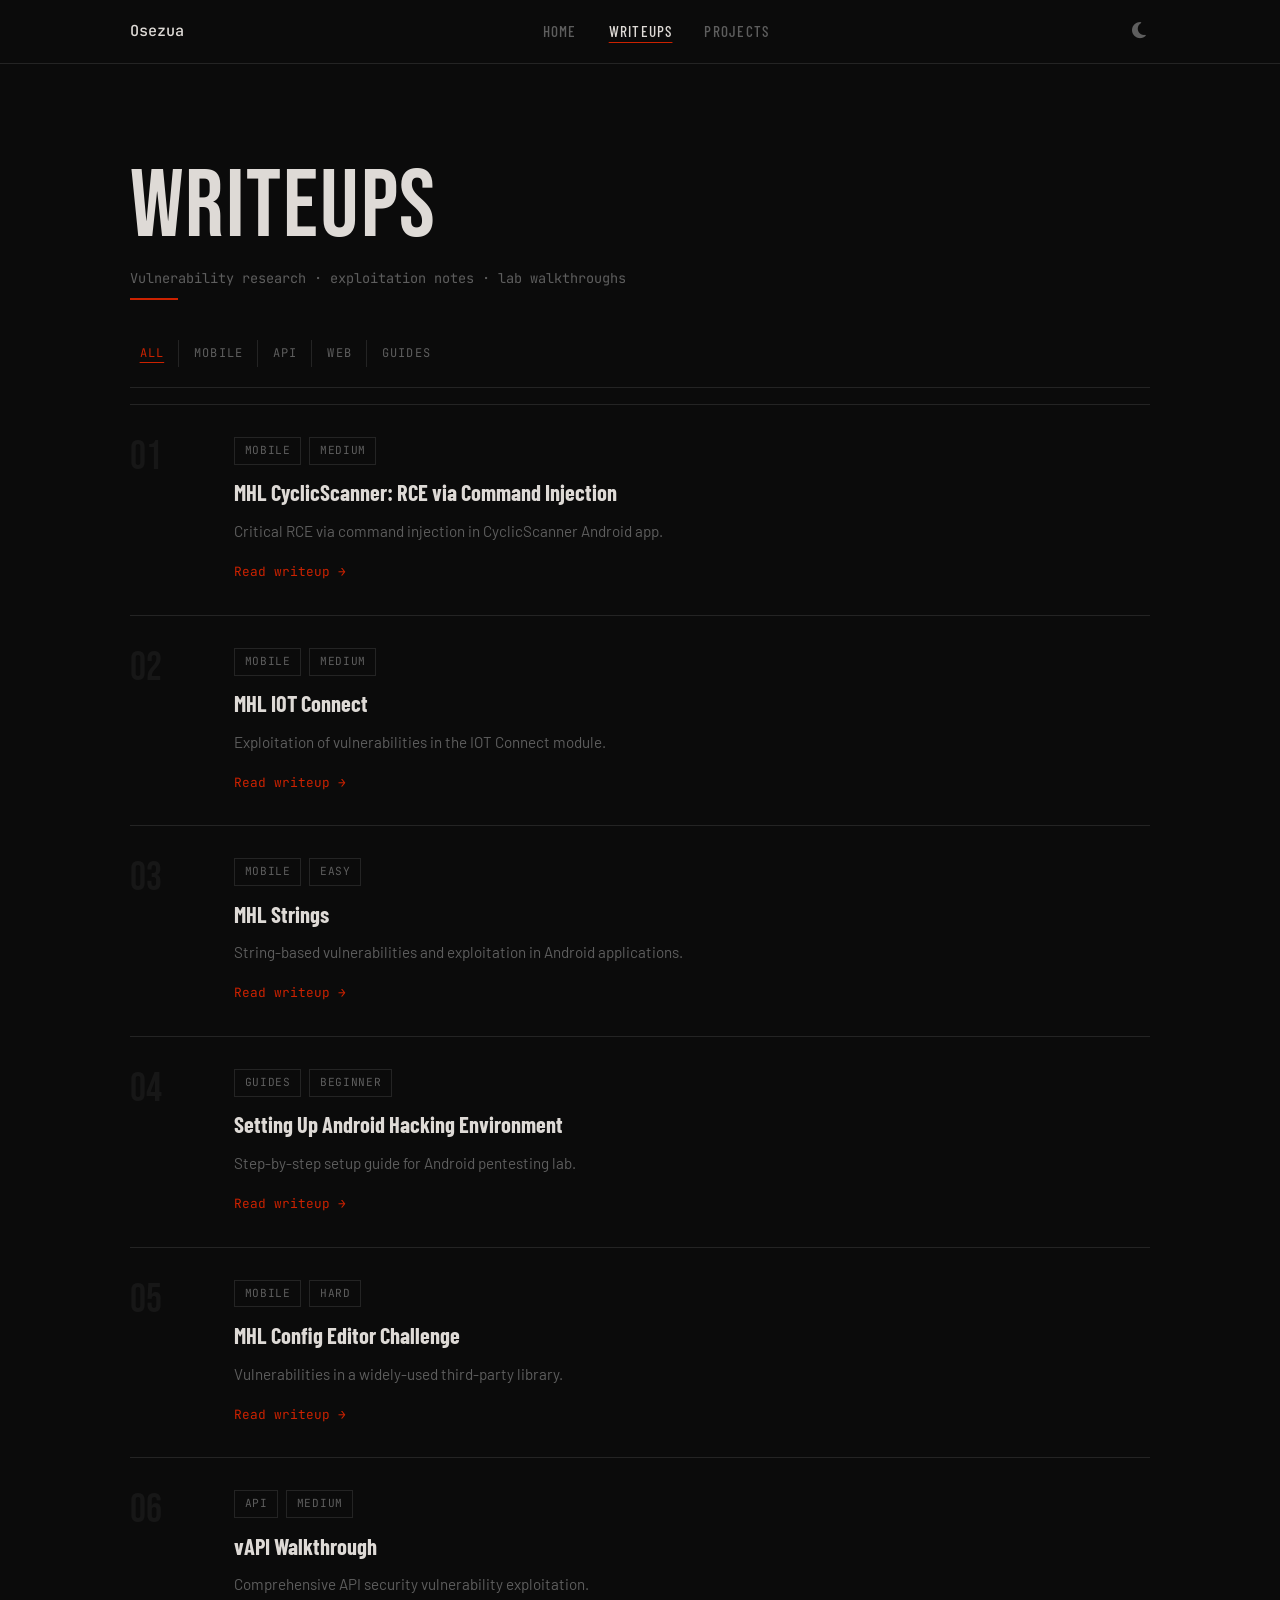
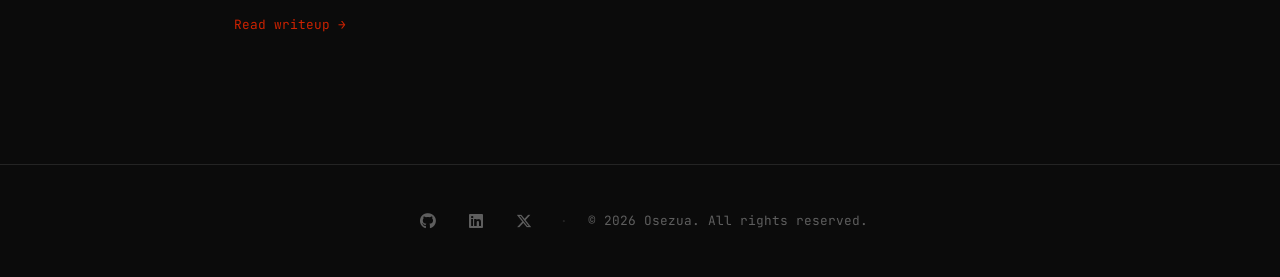
==== writeups.html @ 7783eeac "redesign: new layout and design system" ====
<!DOCTYPE html>
<html lang="en">
<head>
  <meta charset="UTF-8">
  <meta name="viewport" content="width=device-width, initial-scale=1.0">
  <title>Writeups | Osezua</title>
  <meta name="description" content="Cybersecurity writeups, vulnerability analysis, and security research.">

  <link rel="preconnect" href="https://fonts.googleapis.com">
  <link rel="preconnect" href="https://fonts.gstatic.com" crossorigin>
  <link href="https://fonts.googleapis.com/css2?family=Bebas+Neue&family=Barlow+Condensed:wght@500;700&family=Barlow:wght@400;500&family=JetBrains+Mono:wght@400;500&display=swap" rel="stylesheet">

  <link rel="stylesheet" href="https://cdnjs.cloudflare.com/ajax/libs/font-awesome/6.4.2/css/all.min.css">
  <link rel="stylesheet" href="global.css">
</head>
<body>

  <header class="header">
    <div class="header-content">
      <a href="index.html" class="logo">Osezua</a>

      <nav class="nav" aria-label="Primary">
        <a href="index.html" class="nav-link">Home</a>
        <a href="writeups.html" class="nav-link">Writeups</a>
        <a href="projects.html" class="nav-link">Projects</a>
      </nav>

      <div class="header-trailing">
        <button type="button" class="theme-toggle" aria-label="Toggle theme">
          <i class="fas fa-moon" aria-hidden="true"></i>
        </button>
        <button type="button" class="hamburger" aria-label="Open menu">
          <span></span>
          <span></span>
          <span></span>
        </button>
      </div>
    </div>
  </header>

  <div class="mobile-menu">
    <button type="button" class="mobile-menu-close" aria-label="Close menu">
      <i class="fas fa-times" aria-hidden="true"></i>
    </button>
    <nav class="mobile-nav" aria-label="Mobile">
      <a href="index.html" class="mobile-nav-link">Home</a>
      <a href="writeups.html" class="mobile-nav-link">Writeups</a>
      <a href="projects.html" class="mobile-nav-link">Projects</a>
    </nav>
  </div>

  <main>
    <section class="section">
      <div class="container">
        <header class="page-header-block">
          <h1 class="page-title-display">Writeups</h1>
          <p class="page-subtitle-mono">Vulnerability research · exploitation notes · lab walkthroughs</p>
          <span class="page-accent-rule" aria-hidden="true"></span>
        </header>

        <div class="filter-bar" role="toolbar" aria-label="Filter by category">
          <button type="button" data-filter="all" class="filter-btn active">All</button>
          <button type="button" data-filter="mobile" class="filter-btn">Mobile</button>
          <button type="button" data-filter="api" class="filter-btn">API</button>
          <button type="button" data-filter="web" class="filter-btn">Web</button>
          <button type="button" data-filter="guides" class="filter-btn">Guides</button>
        </div>

        <div class="writeups-editorial">

          <article class="writeup-entry" data-category="mobile">
            <span class="entry-num" aria-hidden="true">01</span>
            <div>
              <div class="entry-tags">
                <span class="tag">Mobile</span>
                <span class="tag">Medium</span>
              </div>
              <h2 class="entry-title">
                <a href="./writeups/MHL_Cyclicscanner.html">MHL CyclicScanner: RCE via Command Injection</a>
              </h2>
              <p class="entry-desc">Critical RCE via command injection in CyclicScanner Android app.</p>
              <a href="./writeups/MHL_Cyclicscanner.html" class="entry-link">Read writeup →</a>
            </div>
          </article>

          <article class="writeup-entry" data-category="mobile">
            <span class="entry-num" aria-hidden="true">02</span>
            <div>
              <div class="entry-tags">
                <span class="tag">Mobile</span>
                <span class="tag">Medium</span>
              </div>
              <h2 class="entry-title">
                <a href="./writeups/MHL_IOTConnect.html">MHL IOT Connect</a>
              </h2>
              <p class="entry-desc">Exploitation of vulnerabilities in the IOT Connect module.</p>
              <a href="./writeups/MHL_IOTConnect.html" class="entry-link">Read writeup →</a>
            </div>
          </article>

          <article class="writeup-entry" data-category="mobile">
            <span class="entry-num" aria-hidden="true">03</span>
            <div>
              <div class="entry-tags">
                <span class="tag">Mobile</span>
                <span class="tag">Easy</span>
              </div>
              <h2 class="entry-title">
                <a href="./writeups/MHL_Strings.html">MHL Strings</a>
              </h2>
              <p class="entry-desc">String-based vulnerabilities and exploitation in Android applications.</p>
              <a href="./writeups/MHL_Strings.html" class="entry-link">Read writeup →</a>
            </div>
          </article>

          <article class="writeup-entry" data-category="guides">
            <span class="entry-num" aria-hidden="true">04</span>
            <div>
              <div class="entry-tags">
                <span class="tag">Guides</span>
                <span class="tag">Beginner</span>
              </div>
              <h2 class="entry-title">
                <a href="./writeups/SETTING UP ANDROID HACKING ENVIRONMENT.html">Setting Up Android Hacking Environment</a>
              </h2>
              <p class="entry-desc">Step-by-step setup guide for Android pentesting lab.</p>
              <a href="./writeups/SETTING UP ANDROID HACKING ENVIRONMENT.html" class="entry-link">Read writeup →</a>
            </div>
          </article>

          <article class="writeup-entry" data-category="mobile">
            <span class="entry-num" aria-hidden="true">05</span>
            <div>
              <div class="entry-tags">
                <span class="tag">Mobile</span>
                <span class="tag">Hard</span>
              </div>
              <h2 class="entry-title">
                <a href="./writeups/HACKING LABS-CONFIG EDITOR.html">MHL Config Editor Challenge</a>
              </h2>
              <p class="entry-desc">Vulnerabilities in a widely-used third-party library.</p>
              <a href="./writeups/HACKING LABS-CONFIG EDITOR.html" class="entry-link">Read writeup →</a>
            </div>
          </article>

          <article class="writeup-entry" data-category="api">
            <span class="entry-num" aria-hidden="true">06</span>
            <div>
              <div class="entry-tags">
                <span class="tag">API</span>
                <span class="tag">Medium</span>
              </div>
              <h2 class="entry-title">
                <a href="./writeups/vAPI.html">vAPI Walkthrough</a>
              </h2>
              <p class="entry-desc">Comprehensive API security vulnerability exploitation.</p>
              <a href="./writeups/vAPI.html" class="entry-link">Read writeup →</a>
            </div>
          </article>

        </div>
      </div>
    </section>
  </main>

  <footer class="footer">
    <div class="footer-content">
      <div class="social-links">
        <a href="https://github.com/0s3zu4" target="_blank" rel="noopener noreferrer" class="social-link" title="GitHub">
          <i class="fab fa-github" aria-hidden="true"></i>
        </a>
        <a href="https://www.linkedin.com/in/osezua-agboifoh/" target="_blank" rel="noopener noreferrer" class="social-link" title="LinkedIn">
          <i class="fab fa-linkedin" aria-hidden="true"></i>
        </a>
        <a href="https://x.com/__zua" target="_blank" rel="noopener noreferrer" class="social-link" title="X (Twitter)">
          <i class="fab fa-x-twitter" aria-hidden="true"></i>
        </a>
      </div>
      <span class="footer-sep" aria-hidden="true">&middot;</span>
      <span class="footer-copy">&copy; 2026 Osezua. All rights reserved.</span>
    </div>
  </footer>

  <script src="global.js"></script>
</body>
</html>
---- global.css ----
/* --- Reset --- */
*,
*::before,
*::after {
  margin: 0;
  padding: 0;
  box-sizing: border-box;
}

/* --- Variables --- */
:root {
  --bg: #0b0b0b;
  --surface: #111111;
  --surface-2: #171717;
  --border: #242424;
  --text: #dedad6;
  --muted: #5e5e5e;
  --accent: #cc2200;
  --accent-dim: rgba(204, 34, 0, 0.12);
  --font-display: "Bebas Neue", sans-serif;
  --font-head: "Barlow Condensed", sans-serif;
  --font-body: "Barlow", sans-serif;
  --font-mono: "JetBrains Mono", monospace;
}

[data-theme="light"] {
  --bg: #f5f3f0;
  --surface: #ebe8e4;
  --surface-2: #e0ddd8;
  --border: #c9c6c1;
  --text: #1a1918;
  --muted: #6b6a67;
  --accent: #cc2200;
  --accent-dim: rgba(204, 34, 0, 0.12);
}

html {
  scroll-behavior: smooth;
}

body {
  font-family: var(--font-body);
  font-weight: 400;
  background-color: var(--bg);
  color: var(--text);
  line-height: 1.6;
  font-size: 1rem;
  overflow-x: hidden;
}

a {
  color: inherit;
  text-decoration: none;
  transition: color 0.2s ease, border-color 0.2s ease, opacity 0.2s ease,
    background-color 0.2s ease;
}

img {
  max-width: 100%;
  display: block;
}

ul {
  list-style: none;
}

/* --- Layout --- */
.container {
  max-width: 1100px;
  margin: 0 auto;
  padding: 0 2.5rem;
}

@media (max-width: 768px) {
  .container {
    padding: 0 1.25rem;
  }
}

.section {
  width: 100%;
  padding: 6rem 0;
  background-color: var(--bg);
}

@media (max-width: 768px) {
  .section {
    padding: 3.5rem 0;
  }
}

.surface-section {
  background-color: var(--surface);
}

main {
  margin-top: 64px;
  min-height: calc(100vh - 64px - 120px);
}

/* --- Header --- */
.header {
  position: fixed;
  top: 0;
  left: 0;
  width: 100%;
  height: 64px;
  background: var(--bg);
  border-bottom: 1px solid var(--border);
  z-index: 100;
  display: flex;
  align-items: center;
}

.header-content {
  width: 100%;
  max-width: 1100px;
  margin: 0 auto;
  padding: 0 2.5rem;
  display: flex;
  justify-content: space-between;
  align-items: center;
  gap: 1rem;
}

@media (max-width: 768px) {
  .header-content {
    padding: 0 1.25rem;
  }
}

.logo {
  font-family: var(--font-mono);
  font-weight: 500;
  font-size: 0.95rem;
  color: var(--text);
  flex-shrink: 0;
}

.logo img {
  display: none;
}

.nav {
  display: flex;
  align-items: center;
  gap: 2rem;
}

.nav-link {
  font-family: var(--font-head);
  font-weight: 500;
  font-size: 0.95rem;
  text-transform: uppercase;
  letter-spacing: 0.08em;
  color: var(--muted);
  background: none;
  border: none;
  padding: 0;
  cursor: pointer;
}

.nav-link:hover {
  color: var(--text);
}

.nav-link.active {
  color: var(--text);
  text-decoration: underline;
  text-decoration-color: var(--accent);
  text-underline-offset: 5px;
}

.header-trailing {
  display: flex;
  align-items: center;
  gap: 1rem;
}

.theme-toggle {
  background: none;
  border: none;
  color: var(--muted);
  cursor: pointer;
  font-size: 1.15rem;
  padding: 0.25rem;
  line-height: 1;
}

.theme-toggle:hover {
  color: var(--text);
}

/* --- Hamburger --- */
.hamburger {
  display: none;
  flex-direction: column;
  justify-content: space-between;
  width: 24px;
  height: 18px;
  cursor: pointer;
  z-index: 201;
  padding: 0;
  border: none;
  background: transparent;
}

.hamburger span {
  display: block;
  width: 100%;
  height: 2px;
  background-color: var(--text);
  transition: transform 0.25s ease, opacity 0.25s ease;
}

.hamburger.active span:nth-child(1) {
  transform: translateY(8px) rotate(45deg);
}

.hamburger.active span:nth-child(2) {
  opacity: 0;
}

.hamburger.active span:nth-child(3) {
  transform: translateY(-8px) rotate(-45deg);
}

/* --- Mobile menu --- */
.mobile-menu {
  position: fixed;
  top: 0;
  right: -100%;
  width: 100%;
  height: 100vh;
  background: var(--bg);
  z-index: 200;
  display: flex;
  flex-direction: column;
  justify-content: center;
  align-items: center;
  transition: right 0.35s ease;
}

.mobile-menu.active {
  right: 0;
}

.mobile-menu-close {
  position: absolute;
  top: 1.25rem;
  right: 1.25rem;
  width: 44px;
  height: 44px;
  display: flex;
  align-items: center;
  justify-content: center;
  background: none;
  border: none;
  color: var(--text);
  font-size: 1.5rem;
  cursor: pointer;
  z-index: 201;
}

.mobile-menu-close:hover {
  color: var(--accent);
}

.mobile-nav {
  display: flex;
  flex-direction: column;
  align-items: center;
  gap: 2rem;
}

.mobile-nav-link {
  font-family: var(--font-head);
  font-weight: 700;
  font-size: 2rem;
  text-transform: uppercase;
  letter-spacing: 0.06em;
  color: var(--text);
}

.mobile-nav-link:hover,
.mobile-nav-link.active {
  color: var(--accent);
}

.mobile-nav-link.active {
  text-decoration: underline;
  text-decoration-color: var(--accent);
  text-underline-offset: 8px;
}

@media (max-width: 768px) {
  .header-content:has(.header-trailing) > .nav {
    display: none;
  }

  .header-content:not(:has(.header-trailing)) .nav .nav-link {
    display: none;
  }

  .hamburger {
    display: flex;
  }
}

/* --- Buttons --- */
.btn-primary,
.btn-ghost {
  display: inline-block;
  text-align: center;
  cursor: pointer;
}

.btn-primary {
  background: var(--accent);
  color: #fff;
  font-family: var(--font-head);
  font-weight: 700;
  font-size: 0.9rem;
  letter-spacing: 0.1em;
  text-transform: uppercase;
  padding: 0.75rem 1.75rem;
  border: none;
  transition: opacity 0.2s;
}

.btn-primary:hover {
  opacity: 0.85;
}

.btn-ghost {
  background: transparent;
  color: var(--text);
  font-family: var(--font-head);
  font-weight: 700;
  font-size: 0.9rem;
  letter-spacing: 0.1em;
  text-transform: uppercase;
  padding: 0.75rem 1.75rem;
  border: 1px solid var(--border);
  transition: border-color 0.2s, color 0.2s;
}

.btn-ghost:hover {
  border-color: var(--text);
  color: var(--text);
}

.btn-ghost:disabled,
.btn-ghost.is-disabled {
  opacity: 0.45;
  pointer-events: none;
}

/* --- Tags --- */
.tag {
  display: inline-block;
  font-family: var(--font-mono);
  font-size: 0.7rem;
  text-transform: uppercase;
  letter-spacing: 0.06em;
  padding: 0.25rem 0.6rem;
  border: 1px solid var(--border);
  color: var(--muted);
  background: transparent;
}

/* --- Section number --- */
.section-num {
  font-family: var(--font-display);
  font-size: 6rem;
  color: var(--surface-2);
  line-height: 1;
  margin-bottom: -1.5rem;
  display: block;
  user-select: none;
}

[data-theme="light"] .section-num {
  color: var(--border);
}

/* --- Code --- */
pre,
.code-block {
  font-family: var(--font-mono);
  background: var(--surface);
  border: 1px solid var(--border);
  padding: 1rem 1.25rem;
  overflow-x: auto;
  font-size: 0.875rem;
  line-height: 1.6;
  color: var(--text);
  margin: 1rem 0;
}

code {
  font-family: var(--font-mono);
  background: var(--surface);
  border: 1px solid var(--border);
  padding: 0.15rem 0.35rem;
  font-size: 0.875em;
}

/* --- Footer --- */
.footer {
  border-top: 1px solid var(--border);
  padding: 2.5rem 0;
  background: var(--bg);
  text-align: center;
}

.footer-content {
  max-width: 1100px;
  margin: 0 auto;
  padding: 0 2.5rem;
  display: flex;
  justify-content: center;
  align-items: center;
  flex-wrap: wrap;
  gap: 0.75rem 1.25rem;
  font-family: var(--font-mono);
  font-size: 0.8rem;
  color: var(--muted);
}

@media (max-width: 768px) {
  .footer-content {
    padding: 0 1.25rem;
  }
}

.footer .social-links {
  display: flex;
  gap: 1rem;
  align-items: center;
}

.social-link {
  display: flex;
  align-items: center;
  justify-content: center;
  width: 32px;
  height: 32px;
  color: var(--muted);
  font-size: 1rem;
}

.social-link:hover {
  color: var(--text);
}

.footer-sep {
  color: var(--border);
  user-select: none;
}

.footer-copy {
  font-family: var(--font-mono);
  font-size: 0.8rem;
  color: var(--muted);
}

.footer > .social-links {
  justify-content: center;
  margin-bottom: 0.5rem;
}

.footer > p {
  font-family: var(--font-mono);
  font-size: 0.8rem;
  color: var(--muted);
  text-align: center;
}

/* --- Hero (home) --- */
.hero {
  min-height: 100vh;
  padding-top: 64px;
  display: flex;
  align-items: center;
  background: var(--bg);
  width: 100%;
}

.hero-inner {
  display: grid;
  grid-template-columns: 1.4fr 1fr;
  gap: 4rem;
  align-items: center;
  width: 100%;
}

.hero-label {
  display: inline-flex;
  align-items: center;
  font-family: var(--font-mono);
  font-size: 0.85rem;
  color: var(--muted);
  margin-bottom: 0.75rem;
}

.hero-label .dot {
  width: 6px;
  height: 6px;
  background: var(--accent);
  border-radius: 50%;
  display: inline-block;
  margin-right: 0.5rem;
  flex-shrink: 0;
}

.hero-name {
  font-family: var(--font-display);
  font-size: clamp(5.5rem, 13vw, 10.5rem);
  letter-spacing: 0.04em;
  line-height: 0.88;
  color: var(--text);
  display: flex;
  align-items: center;
  flex-wrap: wrap;
  font-weight: 400;
}

.cursor-blink {
  display: inline-block;
  width: 5px;
  height: 0.75em;
  background: var(--accent);
  margin-left: 6px;
  vertical-align: middle;
  animation: blink 1s step-end infinite;
}

@keyframes blink {
  0%,
  100% {
    opacity: 1;
  }
  50% {
    opacity: 0;
  }
}

.hero-tagline {
  font-family: var(--font-body);
  font-size: 1.15rem;
  font-weight: 400;
  color: var(--muted);
  margin: 1.5rem 0;
  max-width: 28rem;
}

.domain-tags {
  display: flex;
  flex-wrap: wrap;
  gap: 0.5rem;
}

.domain-tag {
  font-family: var(--font-mono);
  font-size: 0.75rem;
  text-transform: uppercase;
  letter-spacing: 0.06em;
  border: 1px solid var(--border);
  padding: 0.3rem 0.75rem;
  color: var(--muted);
  display: inline-block;
}

.hero-actions {
  margin-top: 2.5rem;
  display: flex;
  flex-wrap: wrap;
  gap: 1rem;
}

.profile-wrap {
  width: min(320px, 100%);
  aspect-ratio: 1;
  position: relative;
  margin-left: auto;
}

.profile-img {
  width: 100%;
  height: 100%;
  object-fit: cover;
  border-radius: 50%;
  border: 2px solid var(--border);
  box-shadow: 0 0 0 1px var(--accent), 0 0 0 8px var(--accent-dim);
  display: block;
}

@media (max-width: 768px) {
  .hero-inner {
    grid-template-columns: 1fr;
    text-align: center;
  }

  .hero-image {
    order: -1;
  }

  .profile-wrap {
    margin: 0 auto;
  }

  .hero-actions {
    justify-content: center;
  }

  .domain-tags {
    justify-content: center;
  }

  .hero-tagline {
    margin-left: auto;
    margin-right: auto;
  }

  .hero-label {
    justify-content: center;
  }

  .hero-name {
    justify-content: center;
  }
}

@media (max-width: 480px) {
  .hero-name {
    font-size: clamp(4rem, 18vw, 7rem);
  }

  .section-num {
    font-size: 4rem;
    margin-bottom: -1rem;
  }

  .page-title-display {
    font-size: clamp(2.75rem, 12vw, 4rem) !important;
  }
}

/* --- Skills (home) --- */
.section-heading {
  font-family: var(--font-head);
  font-weight: 700;
  font-size: 1.35rem;
  text-transform: uppercase;
  letter-spacing: 0.1em;
  color: var(--text);
  margin-bottom: 2.5rem;
}

.skills-grid {
  display: grid;
  grid-template-columns: repeat(3, 1fr);
  gap: 3rem;
}

.skill-label {
  font-family: var(--font-mono);
  font-weight: 500;
  font-size: 0.85rem;
  color: var(--accent);
  margin-bottom: 0.5rem;
}

.skill-tools {
  font-family: var(--font-mono);
  font-size: 0.8rem;
  color: var(--muted);
  line-height: 1.7;
  margin-bottom: 1rem;
}

.skill-desc {
  font-family: var(--font-body);
  font-weight: 400;
  font-size: 0.95rem;
  color: var(--text);
  line-height: 1.7;
}

@media (max-width: 768px) {
  .skills-grid {
    grid-template-columns: 1fr;
    gap: 2.5rem;
  }
}

/* --- Certifications --- */
.cert-grid {
  display: grid;
  grid-template-columns: repeat(4, 1fr);
  gap: 1.25rem;
}

.cert-card {
  background: var(--surface);
  border: 1px solid var(--border);
  padding: 1.5rem;
  text-align: center;
  transition: border-color 0.2s, background-color 0.2s;
}

.cert-card:hover {
  border-color: var(--accent);
}

.cert-card img {
  height: 48px;
  width: auto;
  max-width: 100%;
  object-fit: contain;
  margin: 0 auto 1rem;
}

.cert-name {
  font-family: var(--font-head);
  font-weight: 700;
  font-size: 1rem;
  color: var(--text);
  margin-bottom: 0.35rem;
}

.cert-issuer {
  font-family: var(--font-mono);
  font-size: 0.75rem;
  color: var(--muted);
}

@media (max-width: 768px) {
  .cert-grid {
    grid-template-columns: repeat(2, 1fr);
  }
}

@media (max-width: 480px) {
  .cert-grid {
    grid-template-columns: 1fr;
  }
}

/* --- Recent work rows --- */
.work-row {
  border-top: 1px solid var(--border);
  padding: 2rem 0;
}

.work-meta {
  display: flex;
  flex-wrap: wrap;
  gap: 0.5rem;
  margin-bottom: 0.75rem;
}

.work-title {
  font-family: var(--font-head);
  font-weight: 700;
  font-size: 1.4rem;
  margin-bottom: 0.5rem;
}

.work-title a {
  color: var(--text);
  text-decoration: none;
}

.work-title a:hover {
  color: var(--accent);
}

.work-desc {
  font-family: var(--font-body);
  font-weight: 400;
  font-size: 0.95rem;
  color: var(--muted);
  line-height: 1.6;
  max-width: 40rem;
  margin-bottom: 1rem;
}

.work-link {
  font-family: var(--font-mono);
  font-size: 0.8rem;
  color: var(--accent);
}

.work-link:hover {
  text-decoration: underline;
}

/* --- Page headers (writeups / projects) --- */
.page-header-block {
  margin-bottom: 2.5rem;
}

.page-title-display {
  font-family: var(--font-display);
  font-size: clamp(3.5rem, 8vw, 6rem);
  color: var(--text);
  line-height: 1;
  font-weight: 400;
  letter-spacing: 0.02em;
}

.page-subtitle-mono {
  font-family: var(--font-mono);
  font-size: 0.85rem;
  color: var(--muted);
  margin-top: 0.75rem;
}

.page-accent-rule {
  display: block;
  width: 48px;
  height: 2px;
  background: var(--accent);
  margin-top: 0.5rem;
}

/* --- Writeups filter & entries --- */
.filter-bar {
  display: flex;
  flex-wrap: wrap;
  align-items: center;
  gap: 0.5rem 0;
  margin-bottom: 1rem;
  padding-bottom: 1.25rem;
  border-bottom: 1px solid var(--border);
}

.filter-btn {
  font-family: var(--font-mono);
  font-size: 0.75rem;
  text-transform: uppercase;
  letter-spacing: 0.1em;
  background: none;
  border: none;
  color: var(--muted);
  cursor: pointer;
  padding: 0.35rem 0.6rem;
}

.filter-btn:not(:last-child) {
  border-right: 1px solid var(--border);
  padding-right: 0.85rem;
  margin-right: 0.35rem;
}

.filter-btn:hover {
  color: var(--text);
}

.filter-btn.active {
  color: var(--accent);
  text-decoration: underline;
  text-decoration-thickness: 1px;
  text-underline-offset: 5px;
}

.writeups-editorial {
  display: flex;
  flex-direction: column;
}

.writeup-entry {
  display: grid;
  grid-template-columns: 4.5rem 1fr;
  gap: 1.5rem 2rem;
  border-top: 1px solid var(--border);
  padding: 2rem 0;
  align-items: start;
}

.entry-num {
  font-family: var(--font-display);
  font-size: 2.5rem;
  line-height: 1;
  color: var(--surface-2);
  user-select: none;
}

[data-theme="light"] .entry-num {
  color: #c4c2be;
}

.entry-tags {
  display: flex;
  flex-wrap: wrap;
  gap: 0.5rem;
  margin-bottom: 0.65rem;
}

.entry-title {
  font-family: var(--font-head);
  font-weight: 700;
  font-size: 1.4rem;
  margin-bottom: 0.5rem;
}

.entry-title a {
  color: var(--text);
  text-decoration: none;
}

.entry-title a:hover {
  color: var(--accent);
}

.entry-desc {
  font-family: var(--font-body);
  font-weight: 400;
  font-size: 0.95rem;
  color: var(--muted);
  line-height: 1.6;
  max-width: 42rem;
  margin-bottom: 0.85rem;
}

.entry-link {
  font-family: var(--font-mono);
  font-size: 0.8rem;
  color: var(--accent);
}

.entry-link:hover {
  text-decoration: underline;
}

@media (max-width: 768px) {
  .writeup-entry {
    grid-template-columns: 1fr;
  }

  .entry-num {
    display: none;
  }
}

/* --- Project cards --- */
.project-card {
  background: var(--surface);
  border: 1px solid var(--border);
  border-left: 3px solid var(--border);
  padding: 2rem;
  margin-bottom: 1.5rem;
  transition: border-left-color 0.2s, background-color 0.2s;
}

.project-card:hover {
  border-left-color: var(--accent);
  background: var(--surface-2);
}

.project-card-head {
  display: flex;
  align-items: center;
  gap: 1rem;
  margin-bottom: 1rem;
}

.project-card-icon {
  font-size: 2rem;
  color: var(--accent);
  flex-shrink: 0;
}

.project-card-title {
  font-family: var(--font-head);
  font-weight: 700;
  font-size: 1.3rem;
  color: var(--text);
}

.project-card-desc {
  font-family: var(--font-body);
  font-weight: 400;
  font-size: 0.95rem;
  color: var(--muted);
  margin-bottom: 1rem;
  line-height: 1.6;
}

.project-card-tags {
  display: flex;
  flex-wrap: wrap;
  gap: 0.4rem;
  margin-bottom: 1.25rem;
}

.project-card-tags .tag {
  font-size: 0.65rem;
}

.project-card-links {
  display: flex;
  flex-wrap: wrap;
  align-items: center;
  gap: 1rem 1.5rem;
}

.project-github-link {
  font-family: var(--font-mono);
  font-size: 0.8rem;
  color: var(--accent);
}

.project-github-link:hover {
  text-decoration: underline;
}

.project-soon {
  font-family: var(--font-mono);
  font-size: 0.8rem;
  color: var(--muted);
}

/* --- Legacy: side panels hidden --- */
.side-panel,
.side-panel-toggle,
.side-panel-overlay,
.toc-side-panel {
  display: none !important;
}

/* --- Writeup / project article layout --- */
main.writeup-plain,
main.writeup-plain.with-toc {
  margin: 0 auto;
  margin-top: 64px;
  padding: 2rem 2.5rem 4rem;
  width: 100%;
  max-width: 1100px;
  box-sizing: border-box;
}

main.projects-main,
main.main.projects-main {
  margin: 0 auto;
  margin-top: 64px;
  padding: 2rem 2.5rem 4rem;
  width: 100%;
  max-width: 1100px;
  box-sizing: border-box;
}

.project-detail .project-header h1 {
  font-family: var(--font-display);
  font-size: clamp(2rem, 5vw, 3rem);
  line-height: 1;
  margin-bottom: 1rem;
}

.project-detail .project-meta {
  display: flex;
  flex-wrap: wrap;
  gap: 0.5rem;
  margin-bottom: 2rem;
}

.project-detail .project-content h2 {
  font-family: var(--font-head);
  font-weight: 700;
  margin-top: 2rem;
  margin-bottom: 0.75rem;
  font-size: 1.25rem;
  text-transform: uppercase;
  letter-spacing: 0.06em;
}

.project-detail .project-content ul {
  list-style: disc;
  margin-left: 1.25rem;
  margin-bottom: 1rem;
  color: var(--text);
}

.project-detail .project-content li {
  margin-bottom: 0.35rem;
}

.project-link {
  display: inline-flex;
  align-items: center;
  gap: 0.5rem;
  font-family: var(--font-mono);
  font-size: 0.85rem;
  color: var(--accent);
  border: 1px solid var(--accent);
  padding: 0.65rem 1.25rem;
  margin-top: 0.5rem;
}

.project-link:hover {
  background: var(--accent-dim);
}

.project-navigation,
.writeup-navigation {
  margin-top: 3rem;
  padding-top: 2rem;
  border-top: 1px solid var(--border);
}

.project-navigation .btn,
.project-navigation .btn-secondary,
.writeup-navigation .btn,
.writeup-navigation .btn-secondary {
  font-family: var(--font-head);
  font-weight: 700;
  font-size: 0.85rem;
  text-transform: uppercase;
  letter-spacing: 0.08em;
  display: inline-flex;
  align-items: center;
  gap: 0.5rem;
  padding: 0.65rem 1.25rem;
  border: 1px solid var(--border);
  color: var(--text);
  background: transparent;
  cursor: pointer;
  text-decoration: none;
}

.project-navigation .btn:hover,
.project-navigation .btn-secondary:hover,
.writeup-navigation .btn:hover,
.writeup-navigation .btn-secondary:hover {
  border-color: var(--accent);
  color: var(--accent);
}

/* --- Writeup template hero --- */
.writeup-hero-title {
  font-family: var(--font-display);
  font-size: clamp(2.5rem, 6vw, 4.5rem);
  line-height: 1;
  color: var(--text);
  font-weight: 400;
  margin-bottom: 0.75rem;
}

.writeup-hero-meta {
  font-family: var(--font-mono);
  font-size: 0.8rem;
  color: var(--muted);
  display: flex;
  flex-wrap: wrap;
  gap: 0.5rem 1rem;
  margin-bottom: 1rem;
}

.writeup-hero-rule {
  width: 48px;
  height: 2px;
  background: var(--accent);
  margin-bottom: 2rem;
}

.writeup-body h2 {
  font-family: var(--font-head);
  font-weight: 700;
  font-size: 1.35rem;
  text-transform: uppercase;
  letter-spacing: 0.06em;
  margin-top: 2.5rem;
  margin-bottom: 0.75rem;
  color: var(--text);
}

.writeup-body h3 {
  font-family: var(--font-head);
  font-weight: 700;
  font-size: 1.1rem;
  margin-top: 1.5rem;
  margin-bottom: 0.5rem;
  color: var(--text);
}

.writeup-body p,
.writeup-body li {
  font-family: var(--font-body);
  font-size: 1rem;
  line-height: 1.7;
  color: var(--text);
  margin: 0.65rem 0;
}

.writeup-body ul {
  list-style: disc;
  margin-left: 1.25rem;
  margin-bottom: 1rem;
}

.writeup-body img {
  max-width: 100%;
  height: auto;
  border: 1px solid var(--border);
  margin: 1.25rem 0;
}

@media (max-width: 768px) {
  main.writeup-plain,
  main.writeup-plain.with-toc,
  main.projects-main,
  main.main.projects-main {
    padding-left: 1.25rem;
    padding-right: 1.25rem;
  }
}
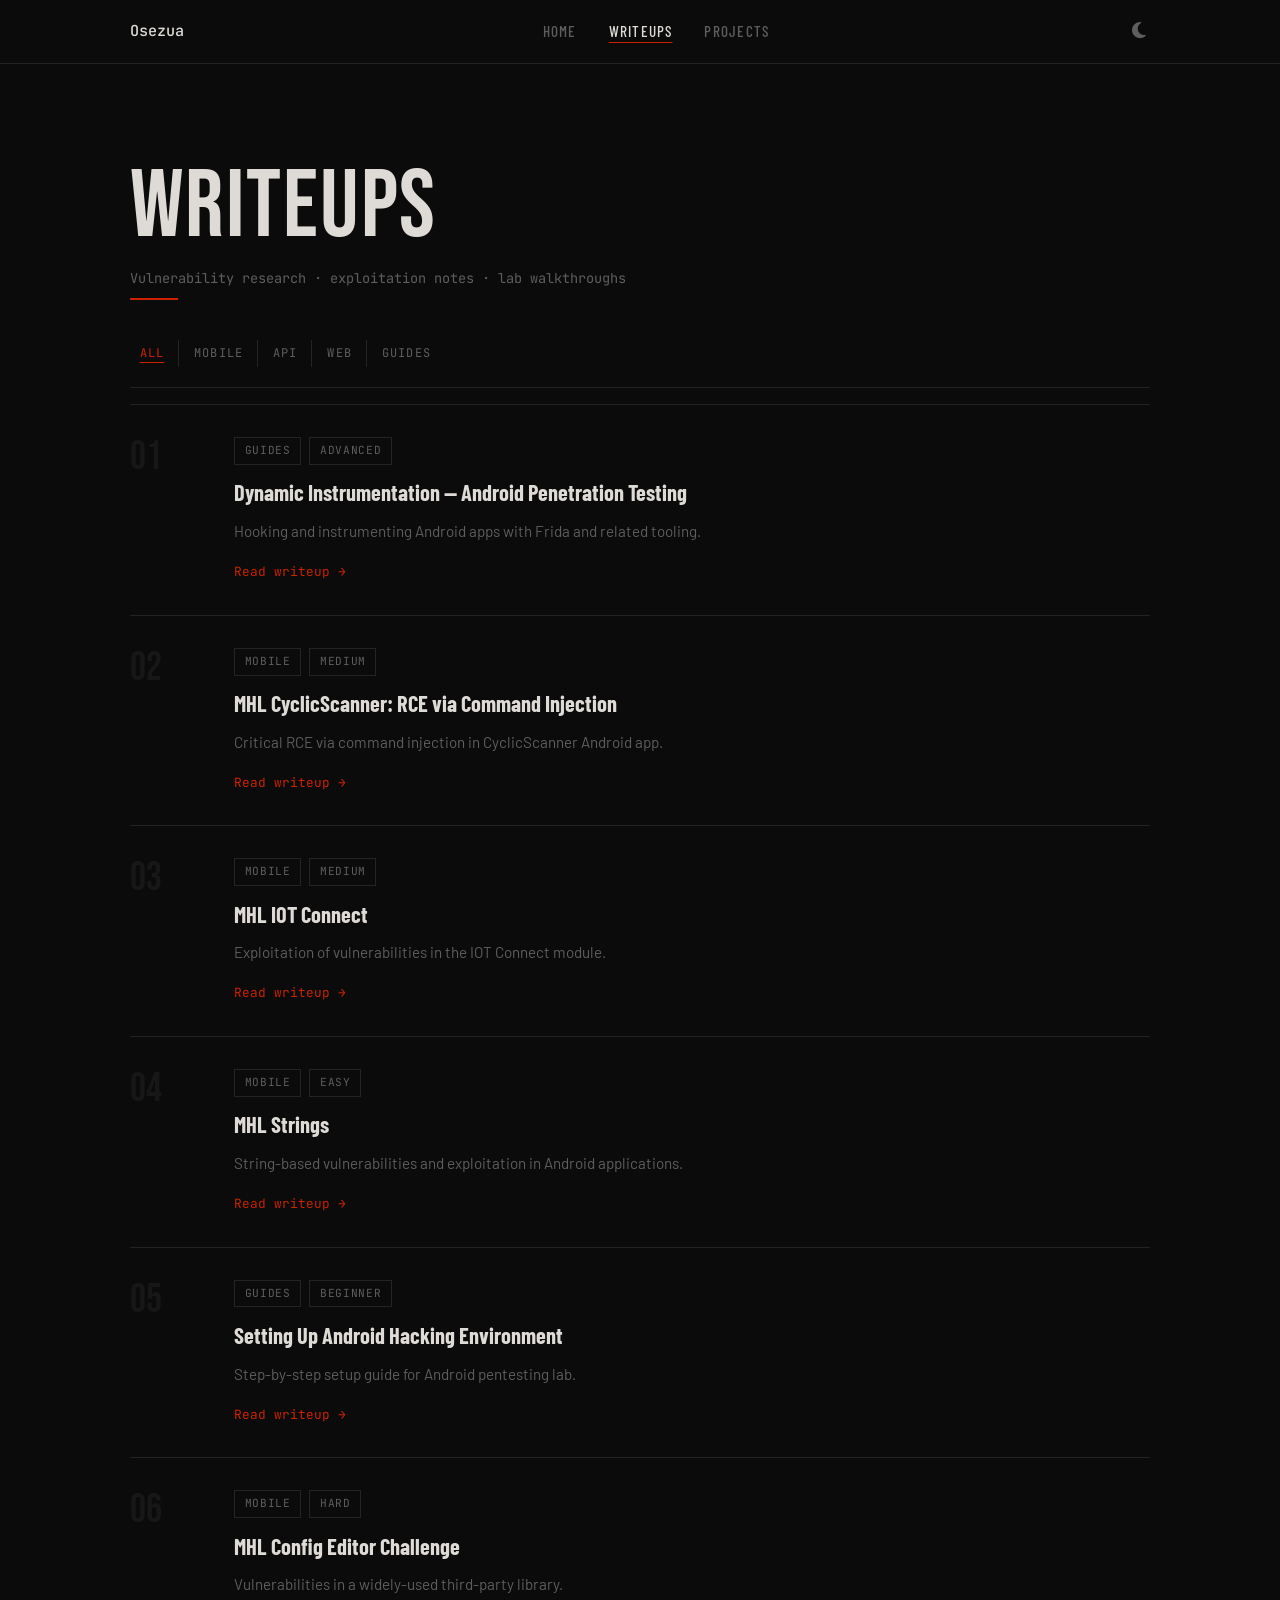
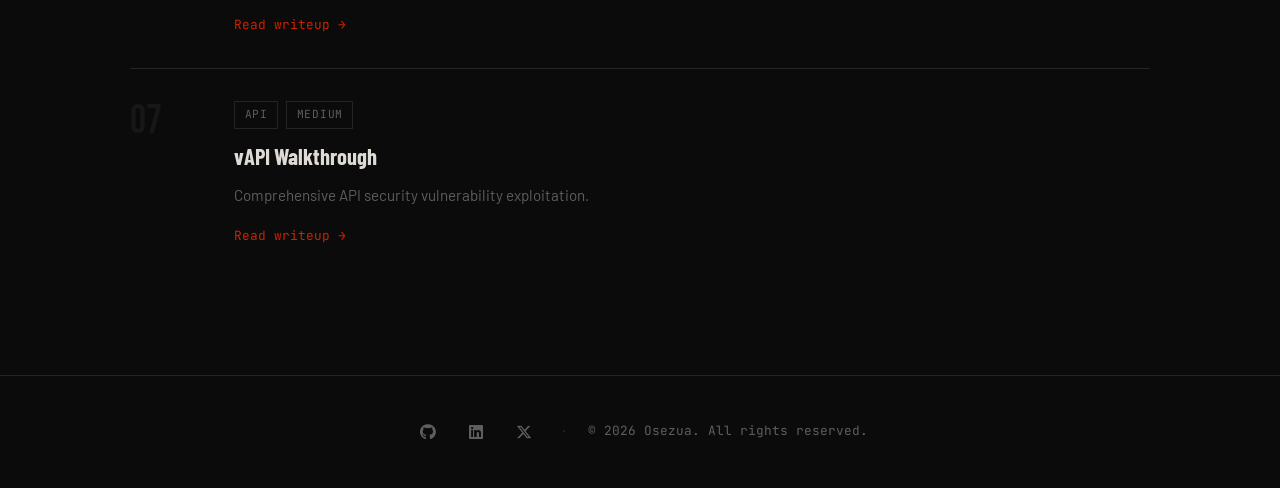
==== commit b4a61d30: "dynamic instrumentation writeup" ====
--- a/writeups.html
+++ b/writeups.html
@@ -68,8 +68,23 @@
 
         <div class="writeups-editorial">
 
-          <article class="writeup-entry" data-category="mobile">
+          <article class="writeup-entry" data-category="guides">
             <span class="entry-num" aria-hidden="true">01</span>
+            <div>
+              <div class="entry-tags">
+                <span class="tag">Guides</span>
+                <span class="tag">Advanced</span>
+              </div>
+              <h2 class="entry-title">
+                <a href="./writeups/Android_Dynamic_Instrumentation.html">Dynamic Instrumentation — Android Penetration Testing</a>
+              </h2>
+              <p class="entry-desc">Hooking and instrumenting Android apps with Frida and related tooling.</p>
+              <a href="./writeups/Android_Dynamic_Instrumentation.html" class="entry-link">Read writeup →</a>
+            </div>
+          </article>
+
+          <article class="writeup-entry" data-category="mobile">
+            <span class="entry-num" aria-hidden="true">02</span>
             <div>
               <div class="entry-tags">
                 <span class="tag">Mobile</span>
@@ -84,7 +99,7 @@
           </article>
 
           <article class="writeup-entry" data-category="mobile">
-            <span class="entry-num" aria-hidden="true">02</span>
+            <span class="entry-num" aria-hidden="true">03</span>
             <div>
               <div class="entry-tags">
                 <span class="tag">Mobile</span>
@@ -99,7 +114,7 @@
           </article>
 
           <article class="writeup-entry" data-category="mobile">
-            <span class="entry-num" aria-hidden="true">03</span>
+            <span class="entry-num" aria-hidden="true">04</span>
             <div>
               <div class="entry-tags">
                 <span class="tag">Mobile</span>
@@ -114,7 +129,7 @@
           </article>
 
           <article class="writeup-entry" data-category="guides">
-            <span class="entry-num" aria-hidden="true">04</span>
+            <span class="entry-num" aria-hidden="true">05</span>
             <div>
               <div class="entry-tags">
                 <span class="tag">Guides</span>
@@ -129,7 +144,7 @@
           </article>
 
           <article class="writeup-entry" data-category="mobile">
-            <span class="entry-num" aria-hidden="true">05</span>
+            <span class="entry-num" aria-hidden="true">06</span>
             <div>
               <div class="entry-tags">
                 <span class="tag">Mobile</span>
@@ -144,7 +159,7 @@
           </article>
 
           <article class="writeup-entry" data-category="api">
-            <span class="entry-num" aria-hidden="true">06</span>
+            <span class="entry-num" aria-hidden="true">07</span>
             <div>
               <div class="entry-tags">
                 <span class="tag">API</span>
--- a/global.css
+++ b/global.css
@@ -406,6 +406,37 @@
   font-size: 0.875em;
 }
 
+/* Prism / fenced code inside writeups — don’t flatten token colours */
+.writeup-body pre > code[class*="language-"] {
+  display: block;
+  background: transparent;
+  border: none;
+  padding: 0;
+  font-size: inherit;
+  line-height: inherit;
+  color: inherit;
+}
+
+.writeup-body pre[class*="language-"] {
+  margin: 1rem 0;
+}
+
+.writeup-body pre.writeup-trace {
+  background: var(--surface-2);
+  border: 1px solid var(--border);
+  color: var(--muted);
+}
+
+.writeup-body pre.writeup-trace > code.writeup-trace {
+  display: block;
+  background: transparent;
+  border: none;
+  padding: 0;
+  font-size: inherit;
+  line-height: inherit;
+  color: inherit;
+}
+
 /* --- Footer --- */
 .footer {
   border-top: 1px solid var(--border);
@@ -750,6 +781,10 @@
 
 /* --- Recent work rows --- */
 .work-row {
+  display: grid;
+  grid-template-columns: 4.5rem 1fr;
+  gap: 1.5rem 2rem;
+  align-items: start;
   border-top: 1px solid var(--border);
   padding: 2rem 0;
 }
@@ -937,6 +972,10 @@
 
 @media (max-width: 768px) {
   .writeup-entry {
+    grid-template-columns: 1fr;
+  }
+
+  .work-row {
     grid-template-columns: 1fr;
   }
 
@@ -1207,6 +1246,38 @@
   margin: 1.25rem 0;
 }
 
+.writeup-body table {
+  width: 100%;
+  border-collapse: collapse;
+  margin: 1.25rem 0;
+  font-family: var(--font-body);
+  font-size: 0.95rem;
+  line-height: 1.55;
+  border: 1px solid var(--border);
+}
+
+.writeup-body th,
+.writeup-body td {
+  border: 1px solid var(--border);
+  padding: 0.7rem 0.9rem;
+  text-align: left;
+  vertical-align: top;
+}
+
+.writeup-body thead th {
+  font-family: var(--font-mono);
+  font-size: 0.72rem;
+  font-weight: 600;
+  text-transform: uppercase;
+  letter-spacing: 0.06em;
+  background: var(--surface);
+  color: var(--text);
+}
+
+.writeup-body tbody tr:nth-child(even) {
+  background: var(--surface);
+}
+
 @media (max-width: 768px) {
   main.writeup-plain,
   main.writeup-plain.with-toc,
